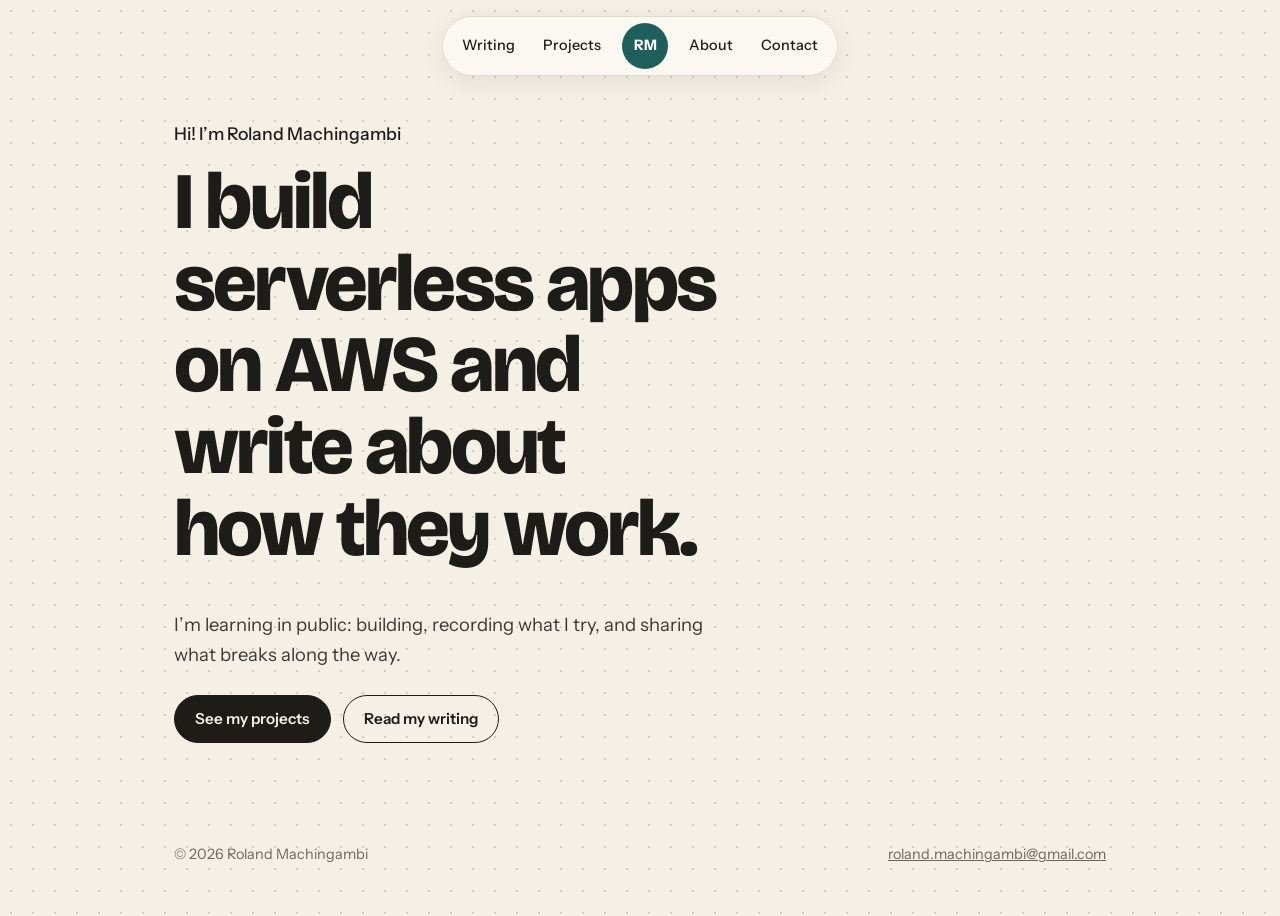
==== index.html @ 974d23a8 "first version of my portfolio" ====
<!DOCTYPE html>
<html lang="en">
<head>
<meta charset="utf-8">
<meta name="viewport" content="width=device-width, initial-scale=1">
<title>Roland Machingambi</title>
<meta name="description" content="Roland Machingambi builds serverless apps on AWS and writes about how they work.">
<link rel="icon" href="data:image/svg+xml,%3Csvg xmlns=%27http://www.w3.org/2000/svg%27 viewBox=%270 0 100 100%27%3E%3Ctext y=%27.9em%27 font-size=%2790%27%3E%E2%98%81%EF%B8%8F%3C/text%3E%3C/svg%3E">
<link rel="preconnect" href="https://fonts.googleapis.com"><link rel="preconnect" href="https://fonts.gstatic.com" crossorigin><link href="https://fonts.googleapis.com/css2?family=Bricolage+Grotesque:opsz,wght@12..96,700;12..96,800&family=Instrument+Sans:wght@400;500;600&display=swap" rel="stylesheet">
<link rel="stylesheet" href="css/style.css">
</head>
<body>
<nav class="pill" aria-label="Main">
  <a class="nav" href="writing.html">Writing</a>
  <a class="nav" href="projects.html">Projects</a>
  <a class="avatar" href="index.html" aria-label="Home"><span aria-hidden="true">RM</span><img src="assets/headshot.jpg" alt="" onerror="this.style.display='none'"></a>
  <a class="nav" href="about.html">About</a>
  <a class="nav" href="contact.html">Contact</a>
</nav>
<main>
<section class="hero">
  <div>
    <p class="greet">Hi! I’m Roland Machingambi</p>
    <h1>I build serverless apps on AWS and write about how they work.</h1>
    <p class="lead">I’m learning in public: building, recording what I try, and sharing what breaks along the way.</p>
    <div class="actions">
      <a class="btn solid" href="projects.html">See my projects</a>
      <a class="btn" href="writing.html">Read my writing</a>
    </div>
  </div>
  <figure class="photo"><img src="assets/evoke.jpg" alt="Roland speaking at EVOKE Zimbabwe" onerror="this.closest('.photo').hidden=true"></figure>
</section>

<section class="section" id="videos" hidden>
  <h2>Videos</h2>
  <div class="videos" id="videos-list"></div>
</section>
</main>
<footer><span>© <span data-year></span> Roland Machingambi</span><span><a data-mail data-mail-text href="#"></a></span></footer>
<script src="js/content.js"></script>
<script src="js/main.js"></script>
</body></html>
---- css/style.css ----
:root{
  --bg:#f4f0e6; --ink:#1d1c19; --muted:#6b675c; --dot:#d6cfbd;
  --card:#fbf9f3; --line:#e2dccb; --accent:#1f5f5b;
}
*{box-sizing:border-box}
[hidden]{display:none!important}
html{scroll-behavior:smooth}
body{
  margin:0; color:var(--ink); background-color:var(--bg);
  background-image:radial-gradient(var(--dot) 1.2px,transparent 1.2px);
  background-size:22px 22px;
  font-family:"Instrument Sans",system-ui,-apple-system,"Segoe UI",sans-serif;
  font-size:17px; line-height:1.6;
}
h1,h2,h3{font-family:"Bricolage Grotesque","Instrument Sans",system-ui,sans-serif;line-height:1.1;margin:0 0 .5em;letter-spacing:-.02em}
h1{font-size:clamp(2.6rem,7.2vw,5rem);font-weight:800;letter-spacing:-.035em;line-height:1.02}
h2{font-size:clamp(1.6rem,3.5vw,2.2rem);font-weight:700}
h3{font-size:1.25rem;font-weight:700}
p{margin:0 0 1em;max-width:62ch}
a{color:var(--accent)}
a:focus-visible,button:focus-visible{outline:3px solid var(--accent);outline-offset:3px;border-radius:6px}

/* floating pill menu */
.pill{
  position:fixed;top:16px;left:50%;transform:translateX(-50%);z-index:10;
  display:flex;align-items:center;gap:2px;padding:6px;
  background:rgba(251,249,243,.92);backdrop-filter:blur(8px);
  border:1px solid var(--line);border-radius:999px;
  box-shadow:0 6px 24px rgba(40,35,20,.08);
}
.pill a.nav{padding:8px 13px;border-radius:999px;color:var(--ink);text-decoration:none;font-size:.9rem;font-weight:500;white-space:nowrap}
.pill a.nav:hover{background:#ece6d6}
.pill a.nav[aria-current="page"]{background:var(--ink);color:var(--bg)}
.avatar{
  position:relative;width:46px;height:46px;border-radius:50%;margin:0 6px;overflow:hidden;
  display:grid;place-items:center;background:var(--accent);color:#fff;
  font-weight:700;font-size:.9rem;text-decoration:none;flex:none;
}
.avatar img{position:absolute;inset:0;width:100%;height:100%;object-fit:cover}

main{max-width:980px;margin:0 auto;padding:120px 24px 70px}
.lead{font-size:1.15rem;color:#3b3933}
.muted{color:var(--muted)}

/* home */
.hero{display:grid;grid-template-columns:1.3fr .8fr;gap:48px;align-items:center;min-height:62vh}
.greet{font-size:1.1rem;font-weight:500;margin-bottom:14px}
.actions{display:flex;flex-wrap:wrap;gap:12px;margin-top:26px}
.btn{
  display:inline-block;padding:11px 20px;border-radius:999px;border:1.5px solid var(--ink);
  color:var(--ink);text-decoration:none;font-weight:600;font-size:.95rem;background:transparent;
}
.btn:hover{background:#ece6d6}
.btn.solid{background:var(--ink);color:var(--bg)}
.btn.solid:hover{background:#36342e}
.photo{
  margin:0;transform:rotate(4deg);opacity:.82;filter:saturate(.7);
  border:9px solid #fff;border-radius:6px;box-shadow:0 14px 34px rgba(40,35,20,.14);
  background:#e8e2d1;aspect-ratio:4/5;overflow:hidden;
}
.photo img{width:100%;height:100%;object-fit:cover;display:block}

/* sections */
.section{margin-top:72px}
.videos{display:grid;grid-template-columns:repeat(auto-fill,minmax(280px,1fr));gap:20px}
.video{aspect-ratio:16/9;border:0;width:100%;border-radius:12px;background:#e8e2d1}
.video-title{font-size:.95rem;margin:8px 0 0}

.cards{display:grid;grid-template-columns:repeat(auto-fill,minmax(300px,1fr));gap:20px}
.card{background:var(--card);border:1px solid var(--line);border-radius:14px;padding:24px}
.card p{margin-bottom:.8em}
.project-card{grid-column:1/-1}
.project-card>summary{display:flex;align-items:center;justify-content:space-between;gap:16px;cursor:pointer;list-style:none}
.project-card>summary::-webkit-details-marker{display:none}
.project-card>summary::after{content:"+";font-size:1.5rem;color:var(--accent);line-height:1}
.project-card[open]>summary::after{content:"−"}
.project-card>summary h2{margin:0;font-size:1.5rem}
.project-status{flex:none;padding:4px 10px;border-radius:999px;background:#e5eee8;color:#285d42;margin:0}
.project-details{margin-top:20px}
.architecture{margin:24px 0}
.architecture img{display:block;width:100%;height:auto;border:1px solid var(--line);border-radius:12px;background:#fff}
.architecture figcaption{margin-top:8px;color:var(--muted);font-size:.85rem}
.tags{display:flex;flex-wrap:wrap;gap:6px;margin:14px 0}
.tag{font-size:.8rem;padding:3px 10px;border-radius:999px;background:#ece6d6;color:#3b3933}
.status{font-size:.85rem;color:var(--muted);margin-bottom:8px}
.links{display:flex;flex-wrap:wrap;gap:16px;margin-top:6px}
.links a{font-weight:600}
.links a.btn{font-weight:600}

.contact-layout{display:grid;grid-template-columns:minmax(0,1.6fr) minmax(240px,.8fr);align-items:start;gap:24px}
.contact-card h2,.contact-aside h2{font-size:1.5rem}
.contact-card>.muted{margin-bottom:24px}
.contact-form{display:grid;gap:18px}
.form-row{display:grid;grid-template-columns:repeat(2,minmax(0,1fr));gap:16px}
.form-field{display:grid;gap:7px}
.form-field label{font-weight:600;font-size:.95rem}
.form-field input,.form-field textarea{width:100%;padding:12px 14px;border:1px solid #c9c2b2;border-radius:9px;background:#fffefa;color:var(--ink);font:inherit}
.form-field textarea{resize:vertical;min-height:150px}
.form-field input:focus,.form-field textarea:focus{outline:3px solid rgba(31,95,91,.2);border-color:var(--accent)}
.contact-form button{justify-self:start;cursor:pointer;font:inherit}
.contact-email{display:inline-block;font-weight:600;overflow-wrap:anywhere}
.contact-socials{display:flex;flex-wrap:wrap;gap:14px;margin-top:26px;padding-top:20px;border-top:1px solid var(--line)}

.posts{list-style:none;padding:0;margin:0}
.posts li{padding:18px 0;border-top:1px solid var(--line)}
.posts li:last-child{border-bottom:1px solid var(--line)}
.posts .date{font-size:.85rem;color:var(--muted)}
.posts a{font-weight:700;font-size:1.1rem}

/* about */
.about{display:grid;grid-template-columns:.8fr 1.2fr;gap:56px;align-items:start}
.portrait{position:relative;max-width:300px}
.scribble{position:absolute;left:-30px;top:-26px;width:calc(100% + 60px);height:calc(100% + 46px);z-index:0}
.portrait .frame{position:relative;z-index:1;aspect-ratio:4/5;border-radius:50% 50% 46% 46%/42% 42% 58% 58%;overflow:hidden;background:#e8e2d1}
.portrait img{width:100%;height:100%;object-fit:cover;display:block}
.credentials-grid{display:grid;grid-template-columns:repeat(3,minmax(0,1fr));gap:14px}
.credential-card{display:flex;flex-direction:column;align-items:center;gap:12px;padding:16px 12px;background:var(--card);border:1px solid var(--line);border-radius:14px;text-align:center}
.credential-card img{display:block;width:100%;max-width:180px;aspect-ratio:1;object-fit:contain}
.credential-card h3{margin:0;font-size:1rem}

footer{max-width:980px;margin:0 auto;padding:30px 24px 50px;color:var(--muted);font-size:.9rem;display:flex;flex-wrap:wrap;gap:8px 24px;justify-content:space-between}
footer a{color:var(--muted)}

@media (max-width:760px){
  body{font-size:16px}
  .pill a.nav{padding:8px 9px;font-size:.82rem}
  .avatar{width:42px;height:42px;margin:0 3px}
  main{padding-top:104px}
  .hero,.about{grid-template-columns:1fr;gap:36px}
  .contact-layout,.form-row{grid-template-columns:1fr}
  .hero{min-height:0}
  .photo{max-width:260px;margin:0 auto}
  .portrait{margin:20px auto 0}
  .credentials-grid{grid-template-columns:repeat(auto-fit,minmax(145px,1fr))}
}
@media (prefers-reduced-motion:reduce){html{scroll-behavior:auto}}
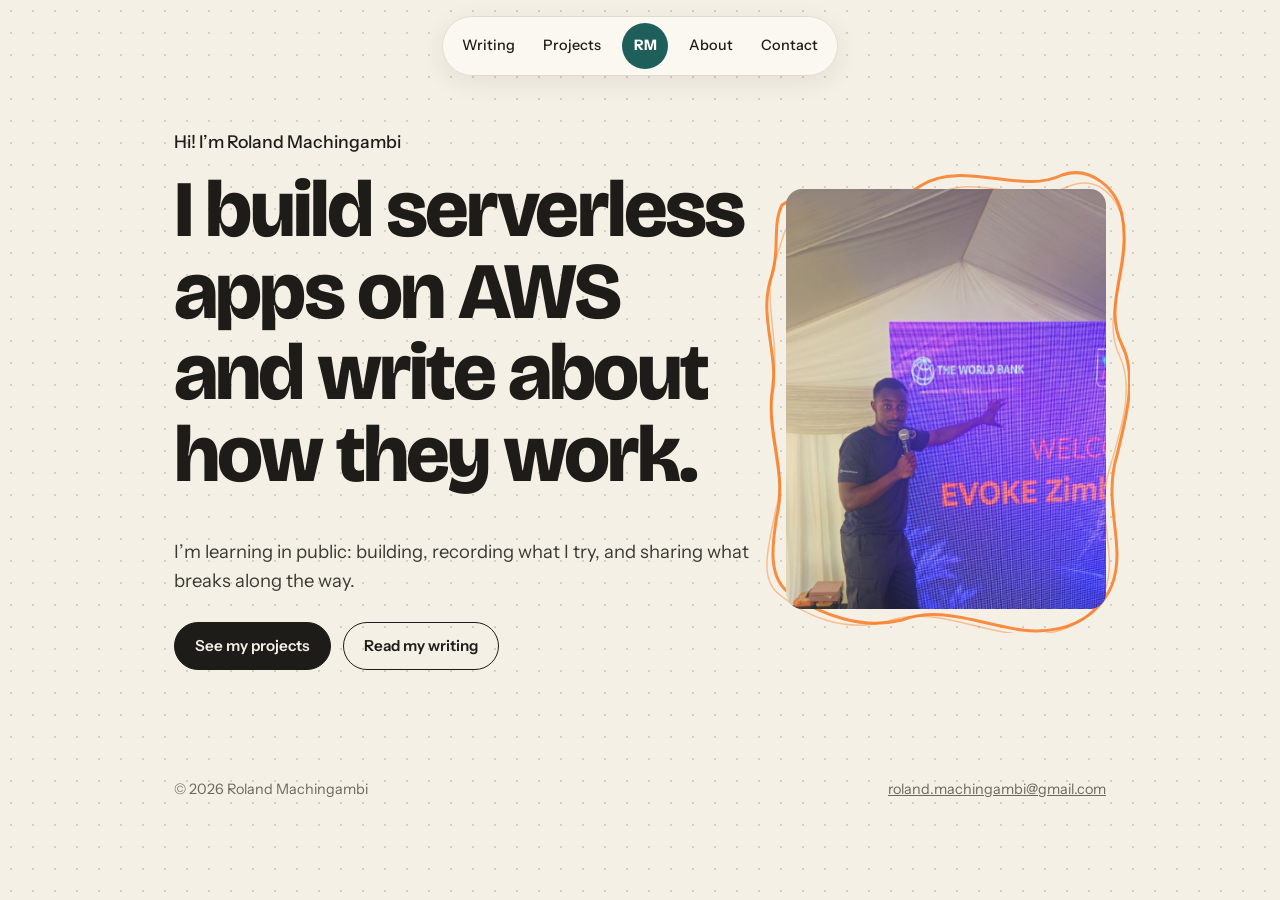
==== commit 7befc024: "Publish portfolio profile and credentials updates Co-authored-by: Copilot <223556219+Copilot@users.n" ====
--- a/index.html
+++ b/index.html
@@ -19,7 +19,7 @@
 </nav>
 <main>
 <section class="hero">
-  <div>
+  <div class="hero-text">
     <p class="greet">Hi! I’m Roland Machingambi</p>
     <h1>I build serverless apps on AWS and write about how they work.</h1>
     <p class="lead">I’m learning in public: building, recording what I try, and sharing what breaks along the way.</p>
@@ -28,7 +28,13 @@
       <a class="btn" href="writing.html">Read my writing</a>
     </div>
   </div>
-  <figure class="photo"><img src="assets/evoke.jpg" alt="Roland speaking at EVOKE Zimbabwe" onerror="this.closest('.photo').hidden=true"></figure>
+  <div class="hero-photo-wrapper">
+    <svg viewBox="0 0 368 468" xmlns="http://www.w3.org/2000/svg" aria-hidden="true">
+      <path d="M20 40 C60 10 120 50 160 20 C200 -5 260 30 300 10 C330 0 355 25 360 50 C370 100 340 140 360 180 C375 210 365 250 355 290 C340 340 365 380 350 420 C335 455 300 470 260 465 C220 460 180 440 140 455 C100 465 60 450 30 430 C5 415 10 380 15 350 C25 310 5 270 10 230 C18 190 -5 150 10 110 C18 85 10 60 20 40 Z" fill="none" stroke="#f97316" stroke-width="3" stroke-linecap="round" stroke-linejoin="round" opacity="0.8"/>
+      <path d="M30 55 C70 25 130 60 170 32 C210 5 265 42 305 22 C338 8 358 35 362 62 C368 112 338 152 358 192 C372 222 360 262 348 302 C332 352 358 390 342 428 C326 462 290 474 248 468 C206 462 166 442 126 456 C84 468 44 452 18 430 C-5 414 8 376 14 344 C26 302 4 260 10 218 C20 176 -2 134 14 92 C24 68 18 72 30 55 Z" fill="none" stroke="#f97316" stroke-width="1.5" stroke-linecap="round" stroke-linejoin="round" opacity="0.4"/>
+    </svg>
+    <img class="hero-photo" src="Photo_from_roland__2_.jpg" alt="Roland Machingambi speaking at EVOKE Zimbabwe">
+  </div>
 </section>
 
 <section class="section" id="videos" hidden>
--- a/css/style.css
+++ b/css/style.css
@@ -43,7 +43,11 @@
 .muted{color:var(--muted)}
 
 /* home */
-.hero{display:grid;grid-template-columns:1.3fr .8fr;gap:48px;align-items:center;min-height:62vh}
+.hero{display:flex;align-items:center;justify-content:space-between;gap:2rem;min-height:62vh}
+.hero-text{flex:1}
+.hero-photo-wrapper{position:relative;flex-shrink:0;width:320px;height:420px}
+.hero-photo-wrapper svg{position:absolute;inset:-24px;width:calc(100% + 48px);height:calc(100% + 48px);z-index:0}
+.hero-photo{position:relative;z-index:1;width:100%;height:100%;object-fit:cover;object-position:center top;border-radius:16px}
 .greet{font-size:1.1rem;font-weight:500;margin-bottom:14px}
 .actions{display:flex;flex-wrap:wrap;gap:12px;margin-top:26px}
 .btn{
@@ -53,13 +57,6 @@
 .btn:hover{background:#ece6d6}
 .btn.solid{background:var(--ink);color:var(--bg)}
 .btn.solid:hover{background:#36342e}
-.photo{
-  margin:0;transform:rotate(4deg);opacity:.82;filter:saturate(.7);
-  border:9px solid #fff;border-radius:6px;box-shadow:0 14px 34px rgba(40,35,20,.14);
-  background:#e8e2d1;aspect-ratio:4/5;overflow:hidden;
-}
-.photo img{width:100%;height:100%;object-fit:cover;display:block}
-
 /* sections */
 .section{margin-top:72px}
 .videos{display:grid;grid-template-columns:repeat(auto-fill,minmax(280px,1fr));gap:20px}
@@ -75,8 +72,13 @@
 .project-card>summary::after{content:"+";font-size:1.5rem;color:var(--accent);line-height:1}
 .project-card[open]>summary::after{content:"−"}
 .project-card>summary h2{margin:0;font-size:1.5rem}
+.project-heading{min-width:0}
+.project-tagline{margin:5px 0 0;color:var(--muted);font-size:.95rem}
 .project-status{flex:none;padding:4px 10px;border-radius:999px;background:#e5eee8;color:#285d42;margin:0}
 .project-details{margin-top:20px}
+.project-features{margin:1rem 0}
+.project-features h3{margin:0;font-size:1rem}
+.project-features ul{margin:.5rem 0 0;padding-left:1.25rem}
 .architecture{margin:24px 0}
 .architecture img{display:block;width:100%;height:auto;border:1px solid var(--line);border-radius:12px;background:#fff}
 .architecture figcaption{margin-top:8px;color:var(--muted);font-size:.85rem}
@@ -117,6 +119,8 @@
 .credential-card{display:flex;flex-direction:column;align-items:center;gap:12px;padding:16px 12px;background:var(--card);border:1px solid var(--line);border-radius:14px;text-align:center}
 .credential-card img{display:block;width:100%;max-width:180px;aspect-ratio:1;object-fit:contain}
 .credential-card h3{margin:0;font-size:1rem}
+.volunteer-card{display:grid;grid-template-columns:minmax(0,.9fr) minmax(0,1.1fr);align-items:center;gap:24px}
+.volunteer-card img{display:block;width:100%;height:auto;border:1px solid var(--line);border-radius:8px}
 
 footer{max-width:980px;margin:0 auto;padding:30px 24px 50px;color:var(--muted);font-size:.9rem;display:flex;flex-wrap:wrap;gap:8px 24px;justify-content:space-between}
 footer a{color:var(--muted)}
@@ -126,11 +130,15 @@
   .pill a.nav{padding:8px 9px;font-size:.82rem}
   .avatar{width:42px;height:42px;margin:0 3px}
   main{padding-top:104px}
-  .hero,.about{grid-template-columns:1fr;gap:36px}
+  .about{grid-template-columns:1fr;gap:36px}
+  .volunteer-card{grid-template-columns:1fr}
   .contact-layout,.form-row{grid-template-columns:1fr}
   .hero{min-height:0}
-  .photo{max-width:260px;margin:0 auto}
   .portrait{margin:20px auto 0}
   .credentials-grid{grid-template-columns:repeat(auto-fit,minmax(145px,1fr))}
 }
+@media (max-width:768px){
+  .hero{flex-direction:column}
+  .hero-photo-wrapper{width:100%;height:300px}
+}
 @media (prefers-reduced-motion:reduce){html{scroll-behavior:auto}}
